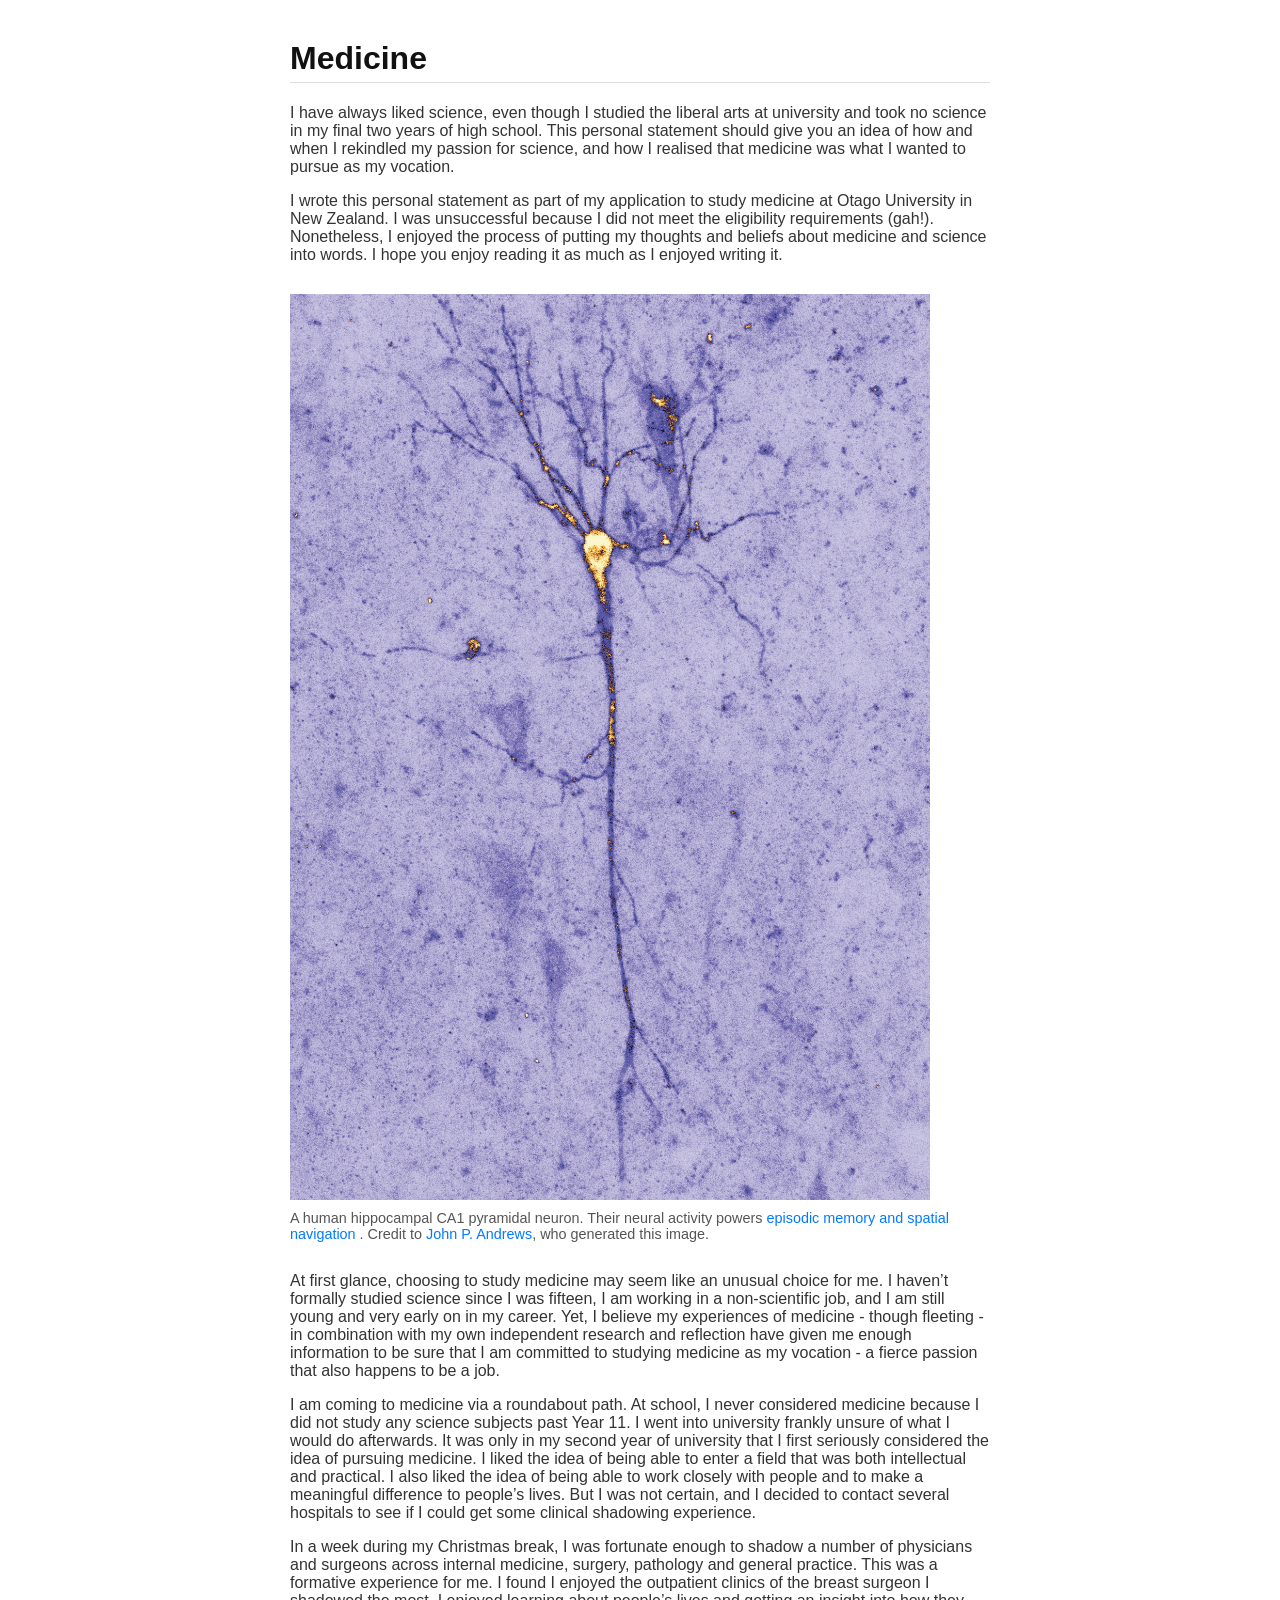
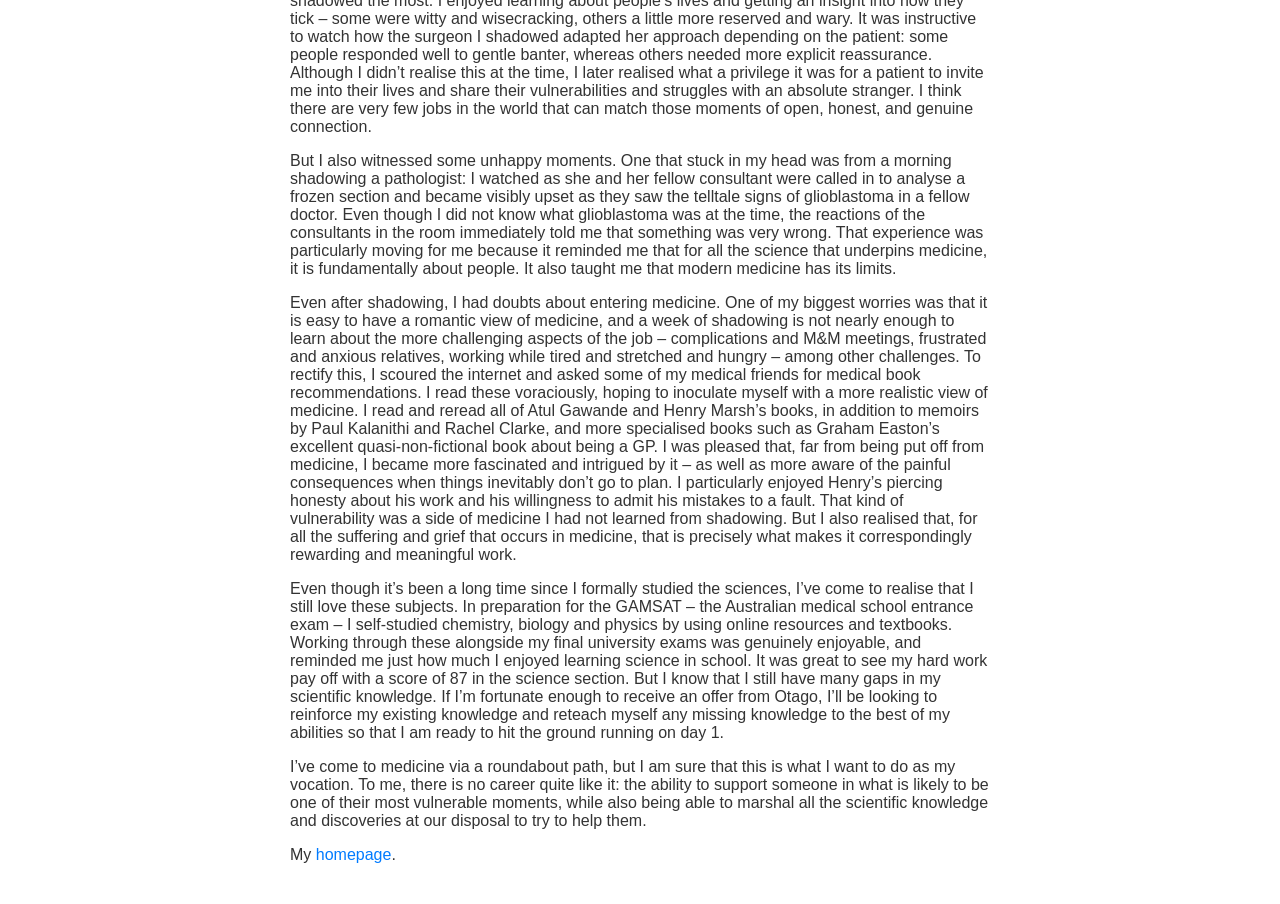
==== med.html @ 16979630 "Update med.html Corrected a minor syntactical error." ====
<!DOCTYPE html>
<html lang="en">
<head>
    <meta charset="UTF-8">
    <meta name="viewport" content="width=device-width, initial-scale=1.0">
    <title>Kevin Z. Shen</title>
    <link rel="stylesheet" href= "minimal.css">
</head>
<body>
    <h1>Medicine</h1>
    <p>
  	I have always liked science, even though I studied the liberal arts at university and took no science in my final two years of high school. This personal statement should give you an idea of how and when I rekindled my passion for science, and how I realised that medicine was what I wanted to pursue as my vocation. 
  	</p>
    <p>
    I wrote this personal statement as part of my application to study medicine at Otago University in New Zealand. I was unsuccessful because I did not meet the eligibility requirements (gah!). Nonetheless, I enjoyed the process of putting my thoughts and beliefs about medicine and science into words. I hope you enjoy reading it as much as I enjoyed writing it.
    </p>
    <figure>
	<img src="http://kzshen.github.io/images/neuron_hires.jpg" width="640" height="427" alt="A human hippocampal CA1 pyramidal neuron."/>
	<figcaption>A human hippocampal CA1 pyramidal neuron. Their neural activity powers <a href="https://pubmed.ncbi.nlm.nih.gov/38607921/" target="_blank" rel="noopener noreferrer"> episodic memory and spatial navigation </a>. Credit to <a href="https://johnpandrews.github.io/" target="_blank" rel="noopener noreferrer"> John P. Andrews</a>, who generated this image.</figcaption>
	</figure>
    <p>
    At first glance, choosing to study medicine may seem like an unusual choice for me. I haven’t formally studied science since I was fifteen, I am working in a non-scientific job, and I am still young and very early on in my career. Yet, I believe my experiences of medicine - though fleeting - in combination with my own independent research and reflection have given me enough information to be sure that I am committed to studying medicine as my vocation - a fierce passion that also happens to be a job.
    </p>
    <p>
    I am coming to medicine via a roundabout path. At school, I never considered medicine because I did not study any science subjects past Year 11. I went into university frankly unsure of what I would do afterwards. It was only in my second year of university that I first seriously considered the idea of pursuing medicine. I liked the idea of being able to enter a field that was both intellectual and practical. I also liked the idea of being able to work closely with people and to make a meaningful difference to people’s lives. But I was not certain, and I decided to contact several hospitals to see if I could get some clinical shadowing experience.
    </p>
    <p>
    In a week during my Christmas break, I was fortunate enough to shadow a number of physicians and surgeons across internal medicine, surgery, pathology and general practice. This was a formative experience for me. I found I enjoyed the outpatient clinics of the breast surgeon I shadowed the most. I enjoyed learning about people’s lives and getting an insight into how they tick – some were witty and wisecracking, others a little more reserved and wary. It was instructive to watch how the surgeon I shadowed adapted her approach depending on the patient: some people responded well to gentle banter, whereas others needed more explicit reassurance. Although I didn’t realise this at the time, I later realised what a privilege it was for a patient to invite me into their lives and share their vulnerabilities and struggles with an absolute stranger. I think there are very few jobs in the world that can match those moments of open, honest, and genuine connection.
    </p>
    <p>
    But I also witnessed some unhappy moments. One that stuck in my head was from a morning shadowing a pathologist: I watched as she and her fellow consultant were called in to analyse a frozen section and became visibly upset as they saw the telltale signs of glioblastoma in a fellow doctor. Even though I did not know what glioblastoma was at the time, the reactions of the consultants in the room immediately told me that something was very wrong. That experience was particularly moving for me because it reminded me that for all the science that underpins medicine, it is fundamentally about people. It also taught me that modern medicine has its limits.
    </p>
    <p>
    Even after shadowing, I had doubts about entering medicine. One of my biggest worries was that it is easy to have a romantic view of medicine, and a week of shadowing is not nearly enough to learn about the more challenging aspects of the job – complications and M&M meetings, frustrated and anxious relatives, working while tired and stretched and hungry – among other challenges. To rectify this, I scoured the internet and asked some of my medical friends for medical book recommendations. I read these voraciously, hoping to inoculate myself with a more realistic view of medicine. I read and reread all of Atul Gawande and Henry Marsh’s books, in addition to memoirs by Paul Kalanithi and Rachel Clarke, and more specialised books such as Graham Easton’s excellent quasi-non-fictional book about being a GP. I was pleased that, far from being put off from medicine, I became more fascinated and intrigued by it – as well as more aware of the painful consequences when things inevitably don’t go to plan. I particularly enjoyed Henry’s piercing honesty about his work and his willingness to admit his mistakes to a fault. That kind of vulnerability was a side of medicine I had not learned from shadowing. But I also realised that, for all the suffering and grief that occurs in medicine, that is precisely what makes it correspondingly rewarding and meaningful work. 
    </p>
    <p>
    Even though it’s been a long time since I formally studied the sciences, I’ve come to realise that I still love these subjects. In preparation for the GAMSAT – the Australian medical school entrance exam – I self-studied chemistry, biology and physics by using online resources and textbooks. Working through these alongside my final university exams was genuinely enjoyable, and reminded me just how much I enjoyed learning science in school. It was great to see my hard work pay off with a score of 87 in the science section. But I know that I still have many gaps in my scientific knowledge. If I’m fortunate enough to receive an offer from Otago, I’ll be looking to reinforce my existing knowledge and reteach myself any missing knowledge to the best of my abilities so that I am ready to hit the ground running on day 1.
    </p>
    <p>
    I’ve come to medicine via a roundabout path, but I am sure that this is what I want to do as my vocation. To me, there is no career quite like it: the ability to support someone in what is likely to be one of their most vulnerable moments, while also being able to marshal all the scientific knowledge and discoveries at our disposal to try to help them.
    </p>
	<p>
	My <a href="https://kzshen.github.io/"> homepage</a>.
    </p>
</body>
</html>
---- minimal.css ----
/* Sets a legible font and a comfortable width for reading */
body {
    font-family: Helvetica, Arial, sans-serif;
    max-width: 700px; /* Keeps the content from stretching too wide on large screens */
    margin: 40px auto; /* Centers the content block on the page with space above/below */
    padding: 0 20px; /* Adds a bit of padding on the sides for smaller screens */
    color: #333; /* Dark gray text for better contrast than pure black */
}

/* Styles for Headings */
h1, h2 {
	font-family: Helvetica, Arial, sans-serif;
    color: #111; /* Nearly black for strong headings */
    border-bottom: 1px solid #ddd; /* A very subtle separator line */
    padding-bottom: 5px;
}

/* Styles for Links (Hyperlinks) */
a {
    color: #007bff; /* A standard, professional blue for links */
    text-decoration: none; /* Removes the underline by default for a cleaner look */
    transition: color 0.3s; /* Smooth color change on hover */
}

a:hover {
    color: #0056b3; /* A slightly darker blue when the user hovers */
    text-decoration: underline; /* Adds the underline back on hover for clarity */
}

/* Horizontal Rule style */
hr {
    border: 0;
    height: 1px;
    background: #eee; /* Very light gray divider */
    margin: 30px 0;
}

table {
    width: 100%; /* Use the full available width within the content block */
    border-collapse: collapse; /* Removes space between cell borders for a cleaner look */
    margin: 30px 0; /* Matches 'hr' margin for consistent vertical spacing */
}

th, td {
    padding: 10px; /* Comfortable spacing inside cells */
    text-align: left; /* Aligns text to the left */
    border-bottom: 1px solid #ddd; /* Subtle row separator, matches heading border */
}

th {
    font-weight: bold; /* Makes header text bold */
    color: #111; /* Matches heading color for emphasis */
}

/* Adds a very light background to even-numbered rows in the table body for readability */
tbody tr:nth-child(even) {
    background-color: #f9f9f9; 
}

/* Styles for Figures and Captions */
figure {
    margin: 30px 0; /* Matches other block elements for consistent vertical spacing */
    padding: 0; /* Resets any default padding */
}

/* Ensures images inside figures don't overflow the container */
figure img {
    max-width: 100%;
    height: auto;
    display: block; /* Removes extra space sometimes left below images */
}

figcaption {
	display: block; /* Explicitly ensures the caption is on its own line */
	font-size: 0.9em; /* Slightly smaller text for the caption */
	color: #555; /* A bit lighter than the main text */
	margin-top: 10px; /* Space between the image/content and the caption */
	}
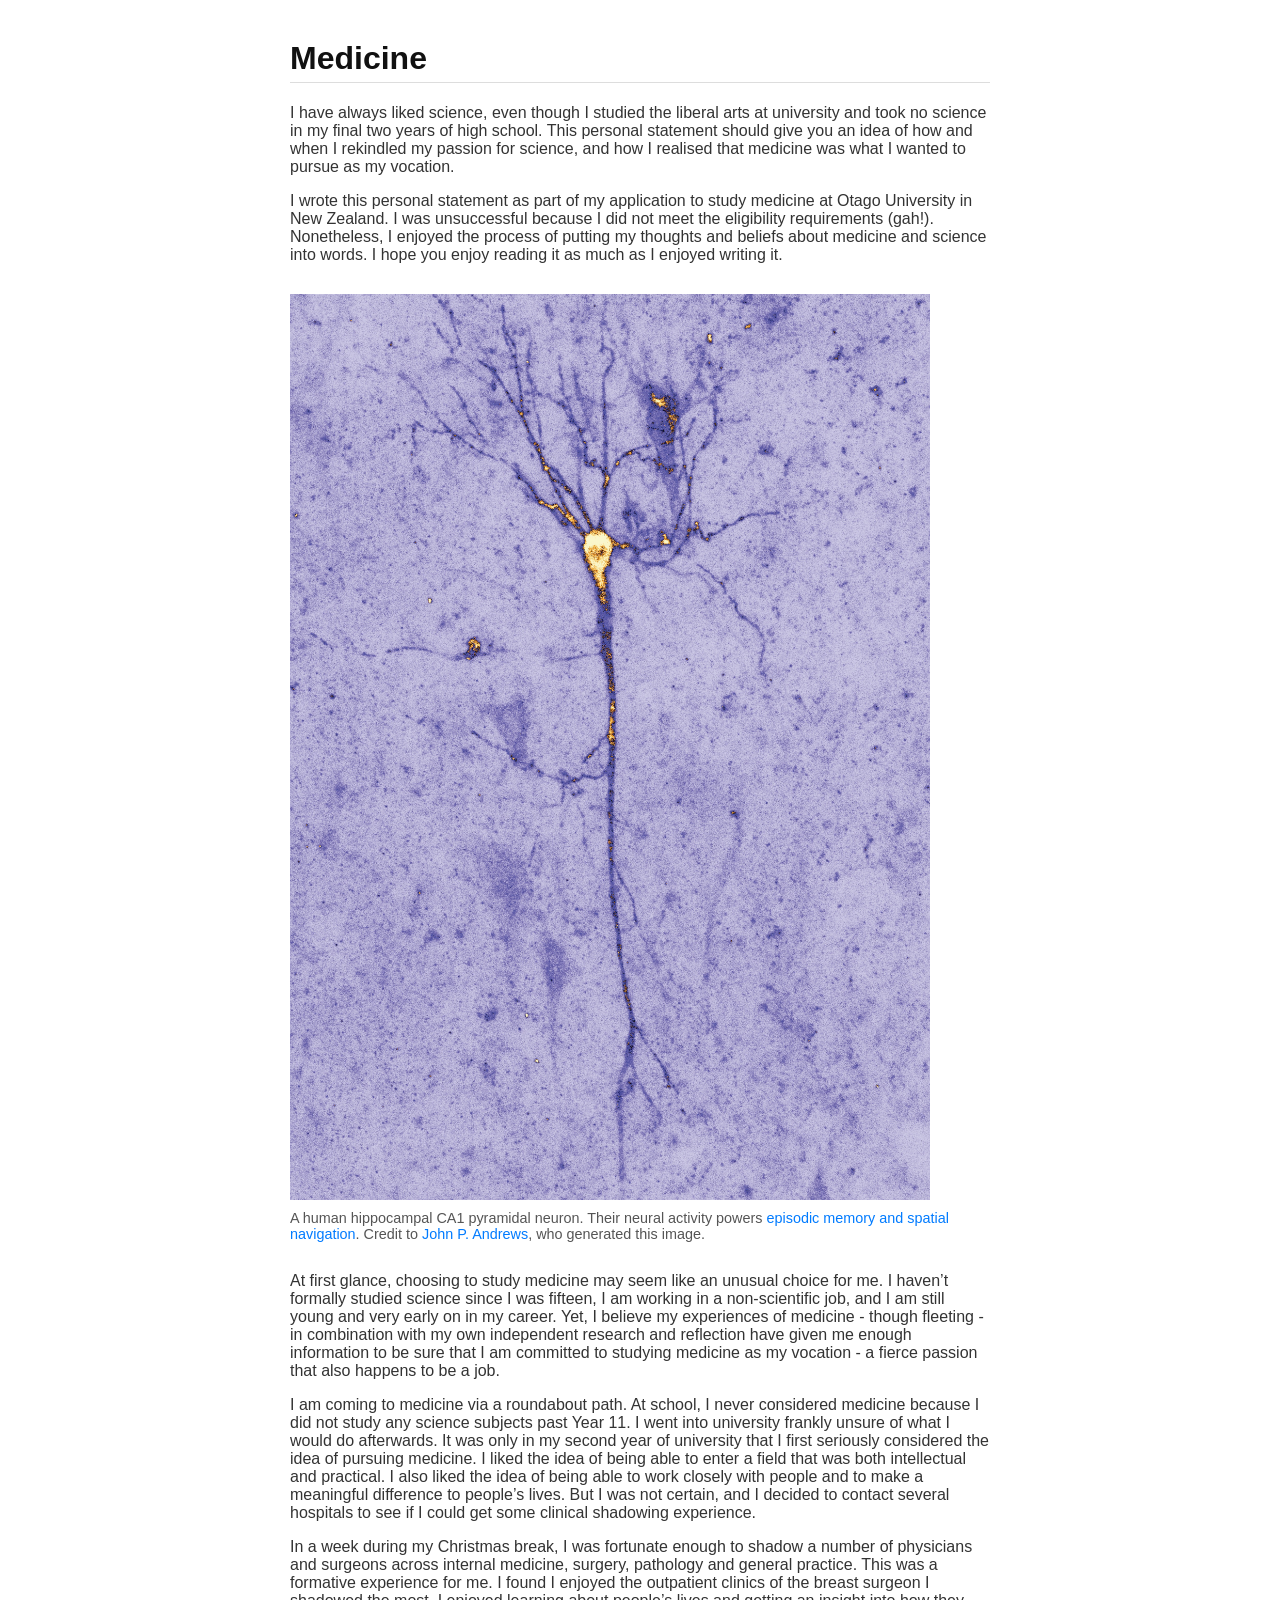
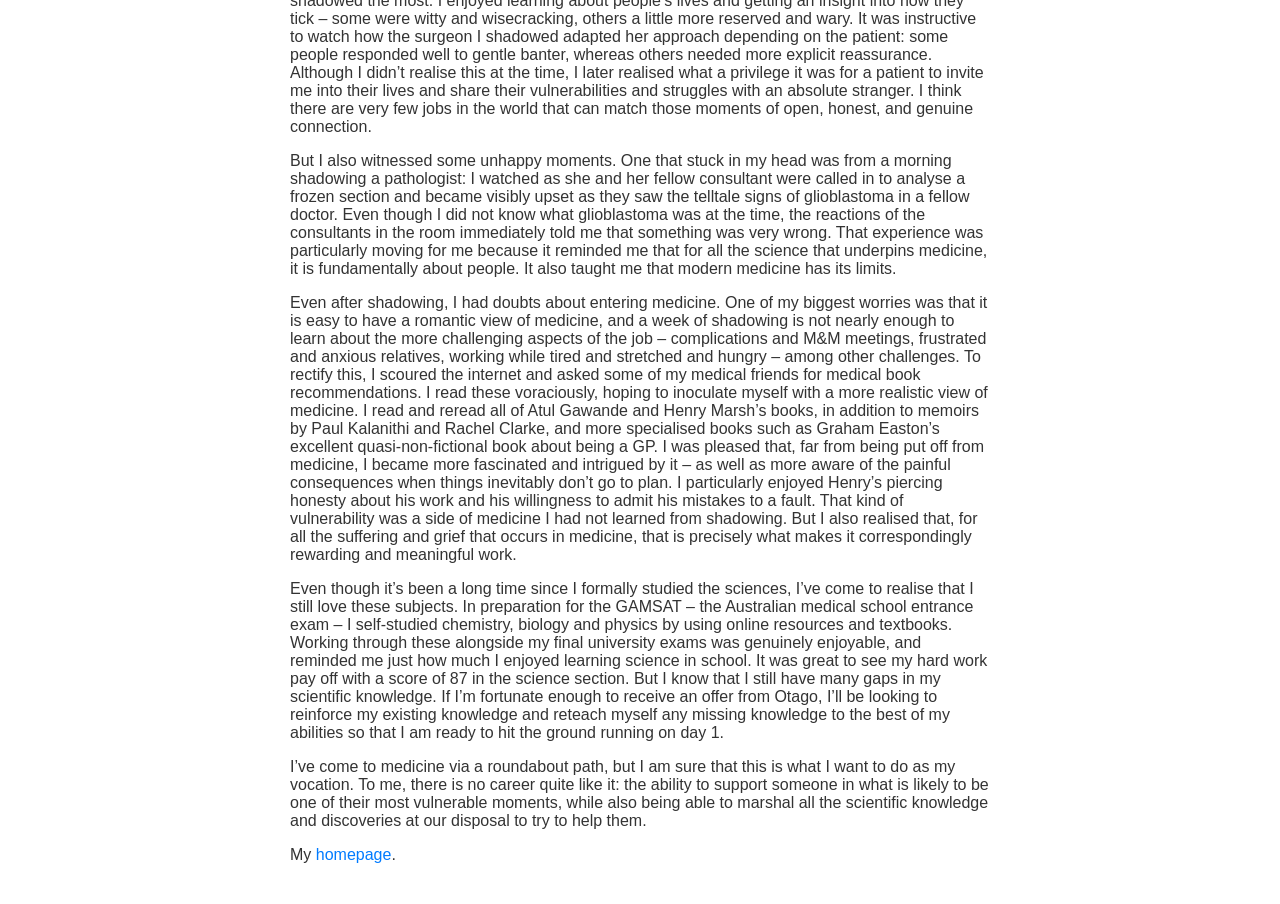
==== commit ca3ebec7: "Update med.html Removed an excess space." ====
--- a/med.html
+++ b/med.html
@@ -16,7 +16,7 @@
     </p>
     <figure>
 	<img src="http://kzshen.github.io/images/neuron_hires.jpg" width="640" height="427" alt="A human hippocampal CA1 pyramidal neuron."/>
-	<figcaption>A human hippocampal CA1 pyramidal neuron. Their neural activity powers <a href="https://pubmed.ncbi.nlm.nih.gov/38607921/" target="_blank" rel="noopener noreferrer"> episodic memory and spatial navigation </a>. Credit to <a href="https://johnpandrews.github.io/" target="_blank" rel="noopener noreferrer"> John P. Andrews</a>, who generated this image.</figcaption>
+	<figcaption>A human hippocampal CA1 pyramidal neuron. Their neural activity powers <a href="https://pubmed.ncbi.nlm.nih.gov/38607921/" target="_blank" rel="noopener noreferrer"> episodic memory and spatial navigation</a>. Credit to <a href="https://johnpandrews.github.io/" target="_blank" rel="noopener noreferrer"> John P. Andrews</a>, who generated this image.</figcaption>
 	</figure>
     <p>
     At first glance, choosing to study medicine may seem like an unusual choice for me. I haven’t formally studied science since I was fifteen, I am working in a non-scientific job, and I am still young and very early on in my career. Yet, I believe my experiences of medicine - though fleeting - in combination with my own independent research and reflection have given me enough information to be sure that I am committed to studying medicine as my vocation - a fierce passion that also happens to be a job.
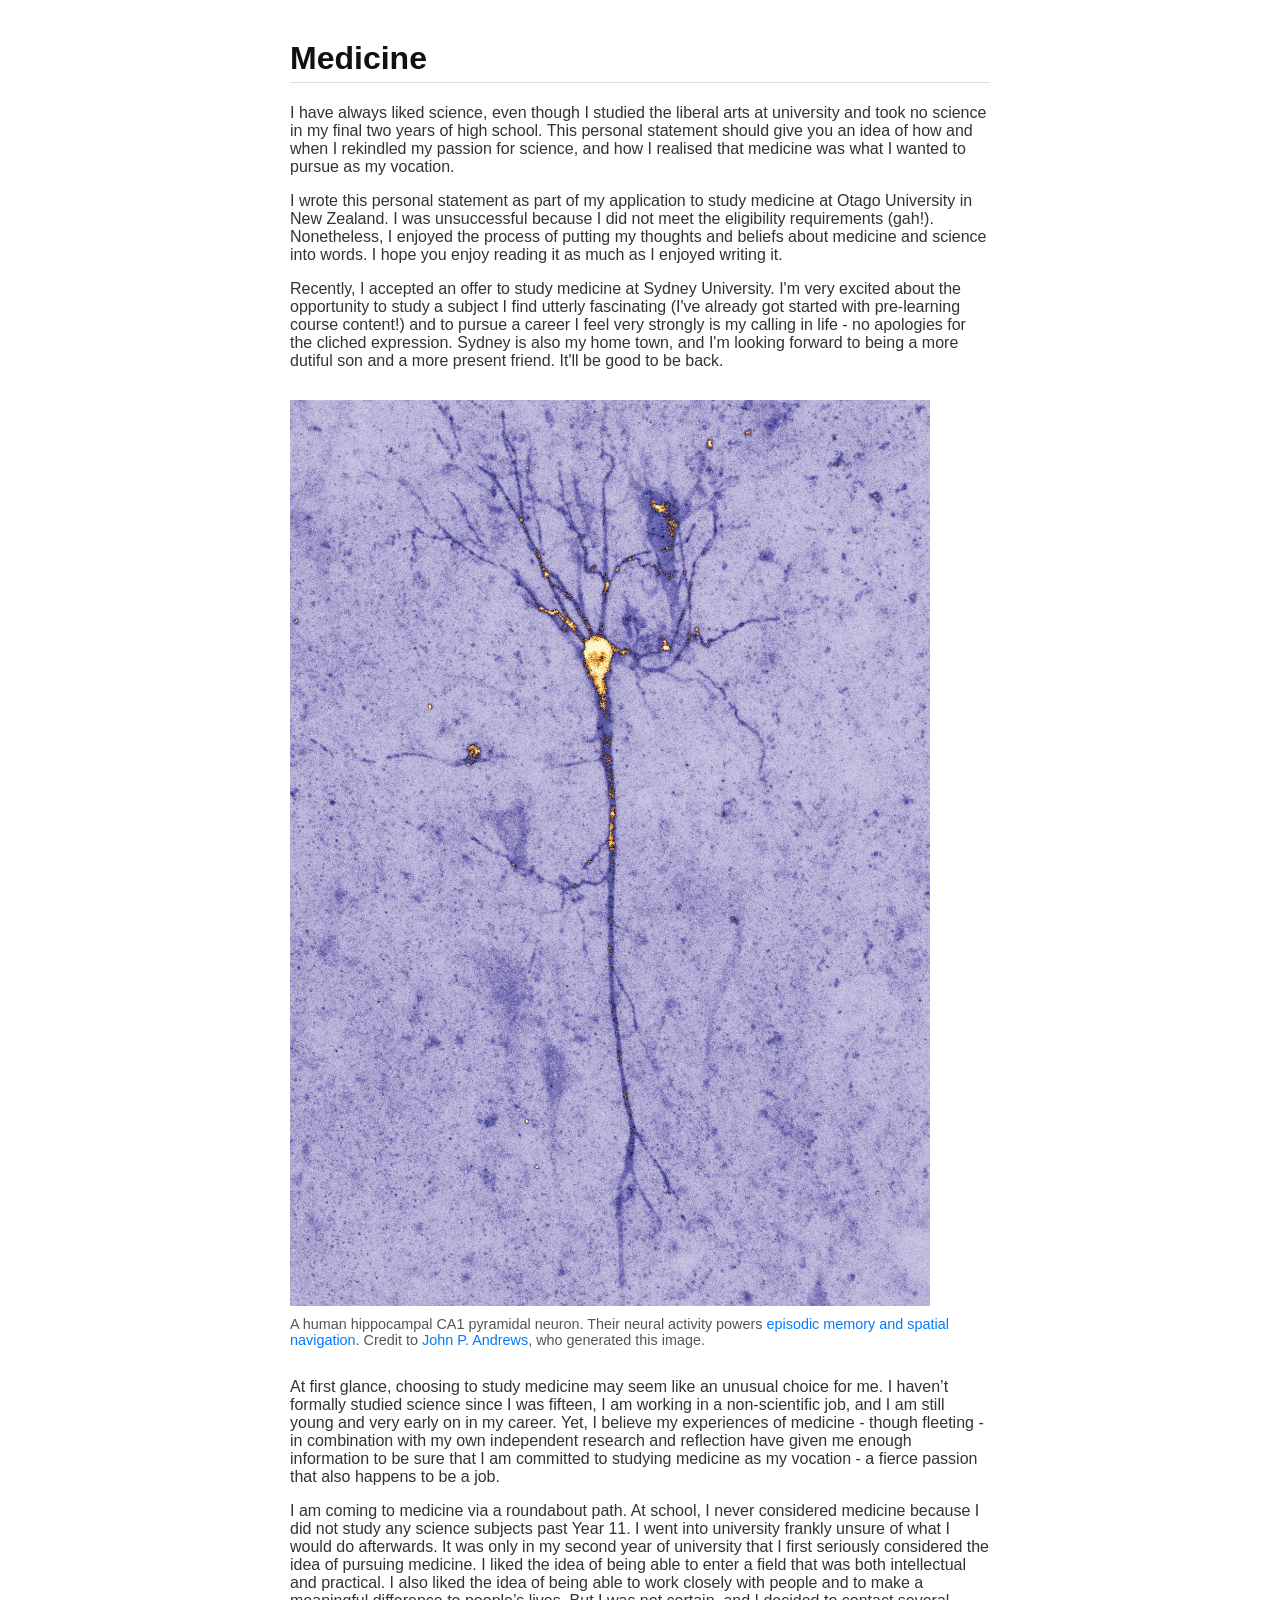
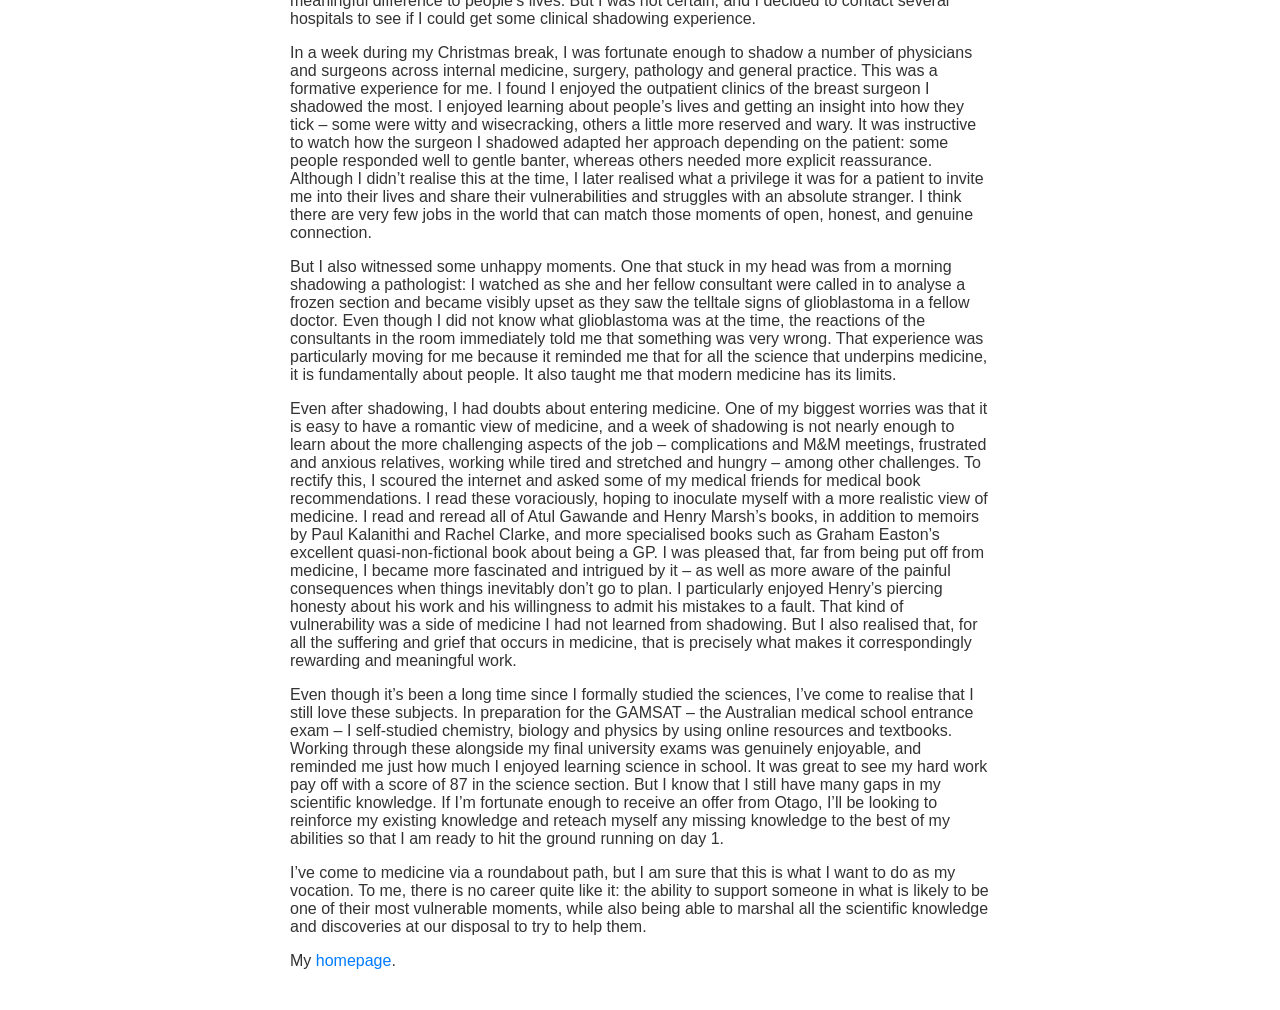
==== commit 2b642477: "Update med.html Added a short blurb about my acceptance to USyd (yay!)" ====
--- a/med.html
+++ b/med.html
@@ -13,6 +13,9 @@
   	</p>
     <p>
     I wrote this personal statement as part of my application to study medicine at Otago University in New Zealand. I was unsuccessful because I did not meet the eligibility requirements (gah!). Nonetheless, I enjoyed the process of putting my thoughts and beliefs about medicine and science into words. I hope you enjoy reading it as much as I enjoyed writing it.
+    </p>
+	 <p>
+    Recently, I accepted an offer to study medicine at Sydney University. I'm very excited about the opportunity to study a subject I find utterly fascinating (I've already got started with pre-learning course content!) and to pursue a career I feel very strongly is my calling in life - no apologies for the cliched expression. Sydney is also my home town, and I'm looking forward to being a more dutiful son and a more present friend. It'll be good to be back.
     </p>
     <figure>
 	<img src="http://kzshen.github.io/images/neuron_hires.jpg" width="640" height="427" alt="A human hippocampal CA1 pyramidal neuron."/>
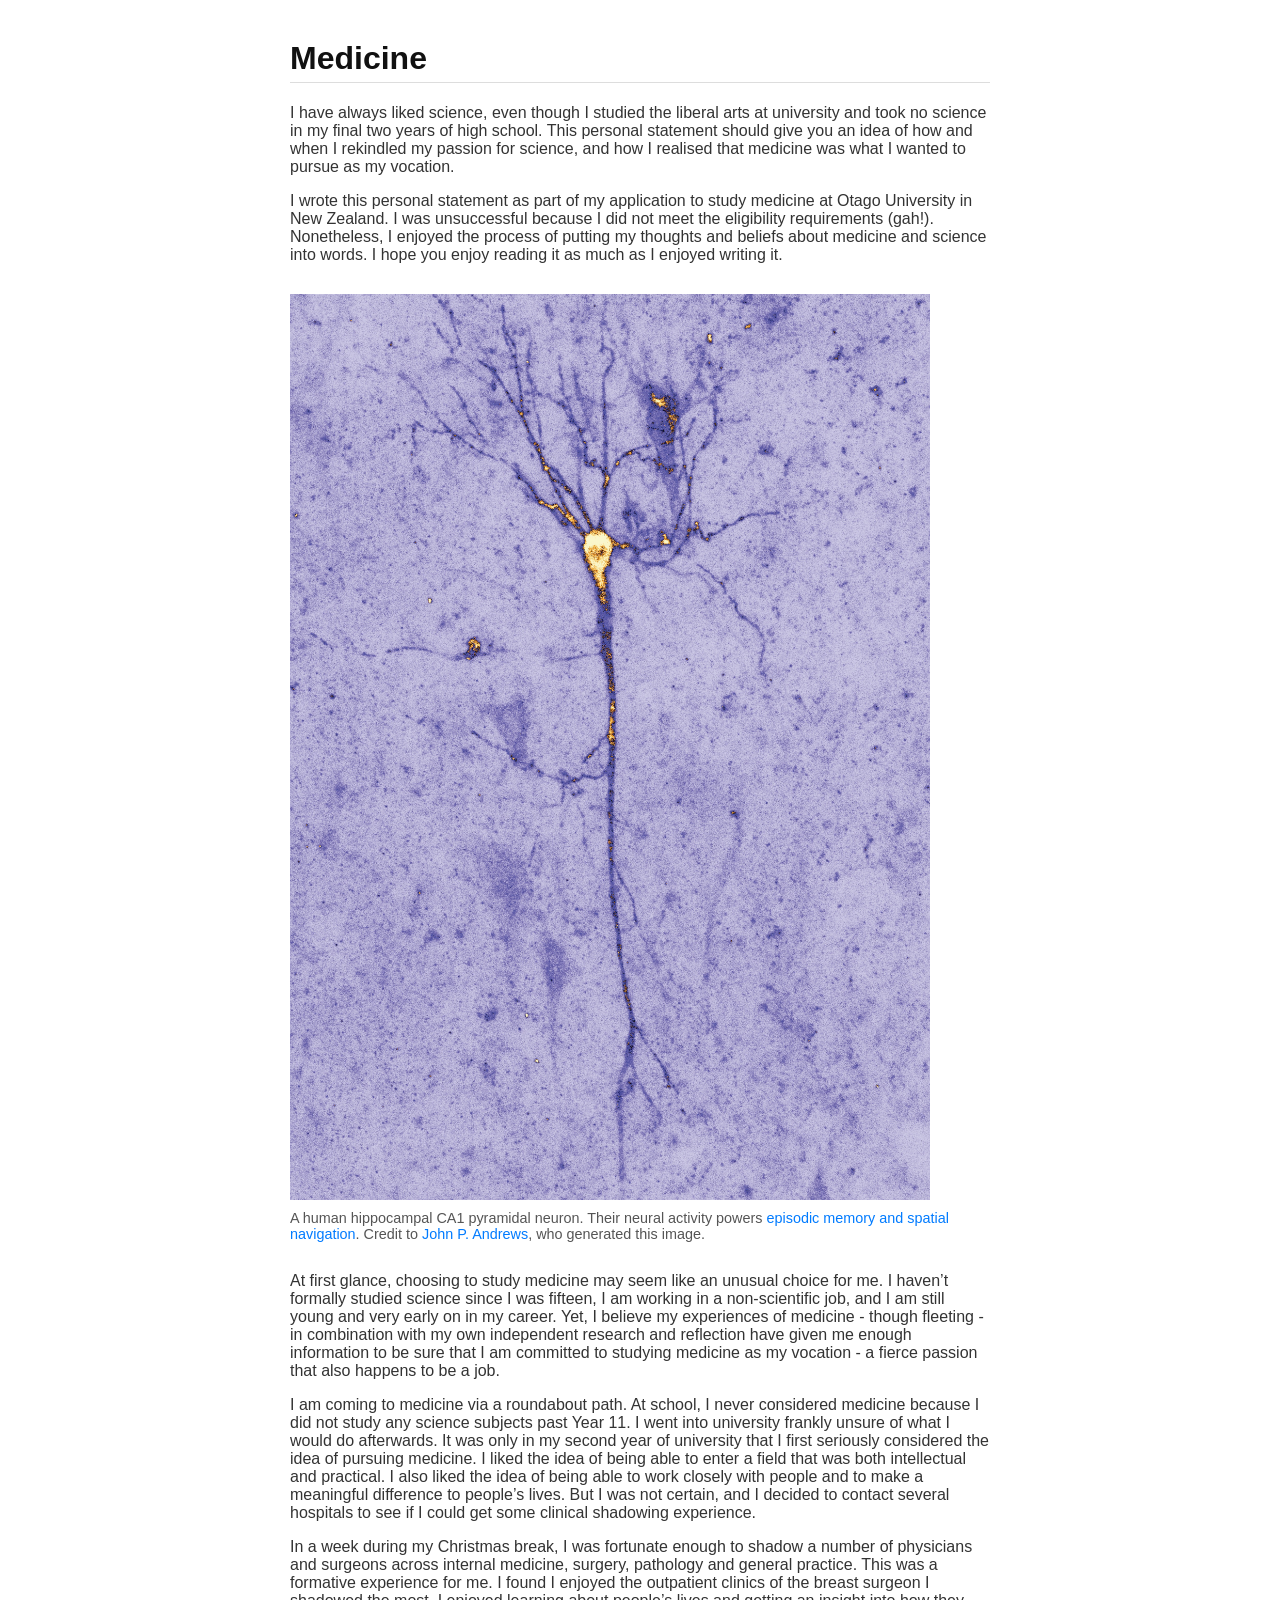
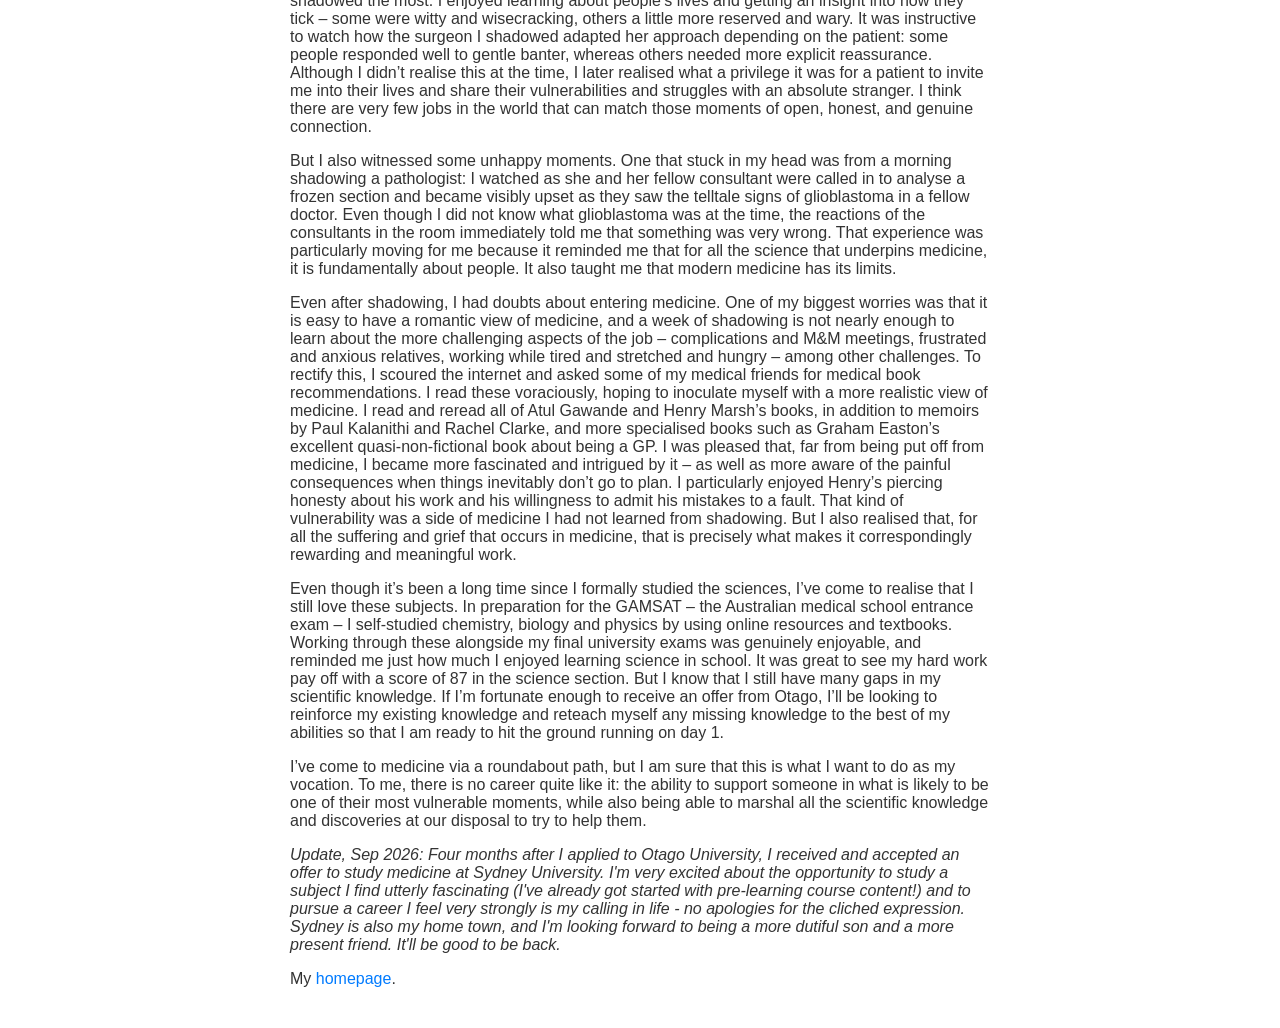
==== commit 34d72673: "Update med.html" ====
--- a/med.html
+++ b/med.html
@@ -13,9 +13,6 @@
   	</p>
     <p>
     I wrote this personal statement as part of my application to study medicine at Otago University in New Zealand. I was unsuccessful because I did not meet the eligibility requirements (gah!). Nonetheless, I enjoyed the process of putting my thoughts and beliefs about medicine and science into words. I hope you enjoy reading it as much as I enjoyed writing it.
-    </p>
-	 <p>
-    Recently, I accepted an offer to study medicine at Sydney University. I'm very excited about the opportunity to study a subject I find utterly fascinating (I've already got started with pre-learning course content!) and to pursue a career I feel very strongly is my calling in life - no apologies for the cliched expression. Sydney is also my home town, and I'm looking forward to being a more dutiful son and a more present friend. It'll be good to be back.
     </p>
     <figure>
 	<img src="http://kzshen.github.io/images/neuron_hires.jpg" width="640" height="427" alt="A human hippocampal CA1 pyramidal neuron."/>
@@ -43,6 +40,9 @@
     I’ve come to medicine via a roundabout path, but I am sure that this is what I want to do as my vocation. To me, there is no career quite like it: the ability to support someone in what is likely to be one of their most vulnerable moments, while also being able to marshal all the scientific knowledge and discoveries at our disposal to try to help them.
     </p>
 	<p>
+    <i>Update, Sep 2026: Four months after I applied to Otago University, I received and accepted an offer to study medicine at Sydney University. I'm very excited about the opportunity to study a subject I find utterly fascinating (I've already got started with pre-learning course content!) and to pursue a career I feel very strongly is my calling in life - no apologies for the cliched expression. Sydney is also my home town, and I'm looking forward to being a more dutiful son and a more present friend. It'll be good to be back.</i>
+    </p>
+	<p>
 	My <a href="https://kzshen.github.io/"> homepage</a>.
     </p>
 </body>
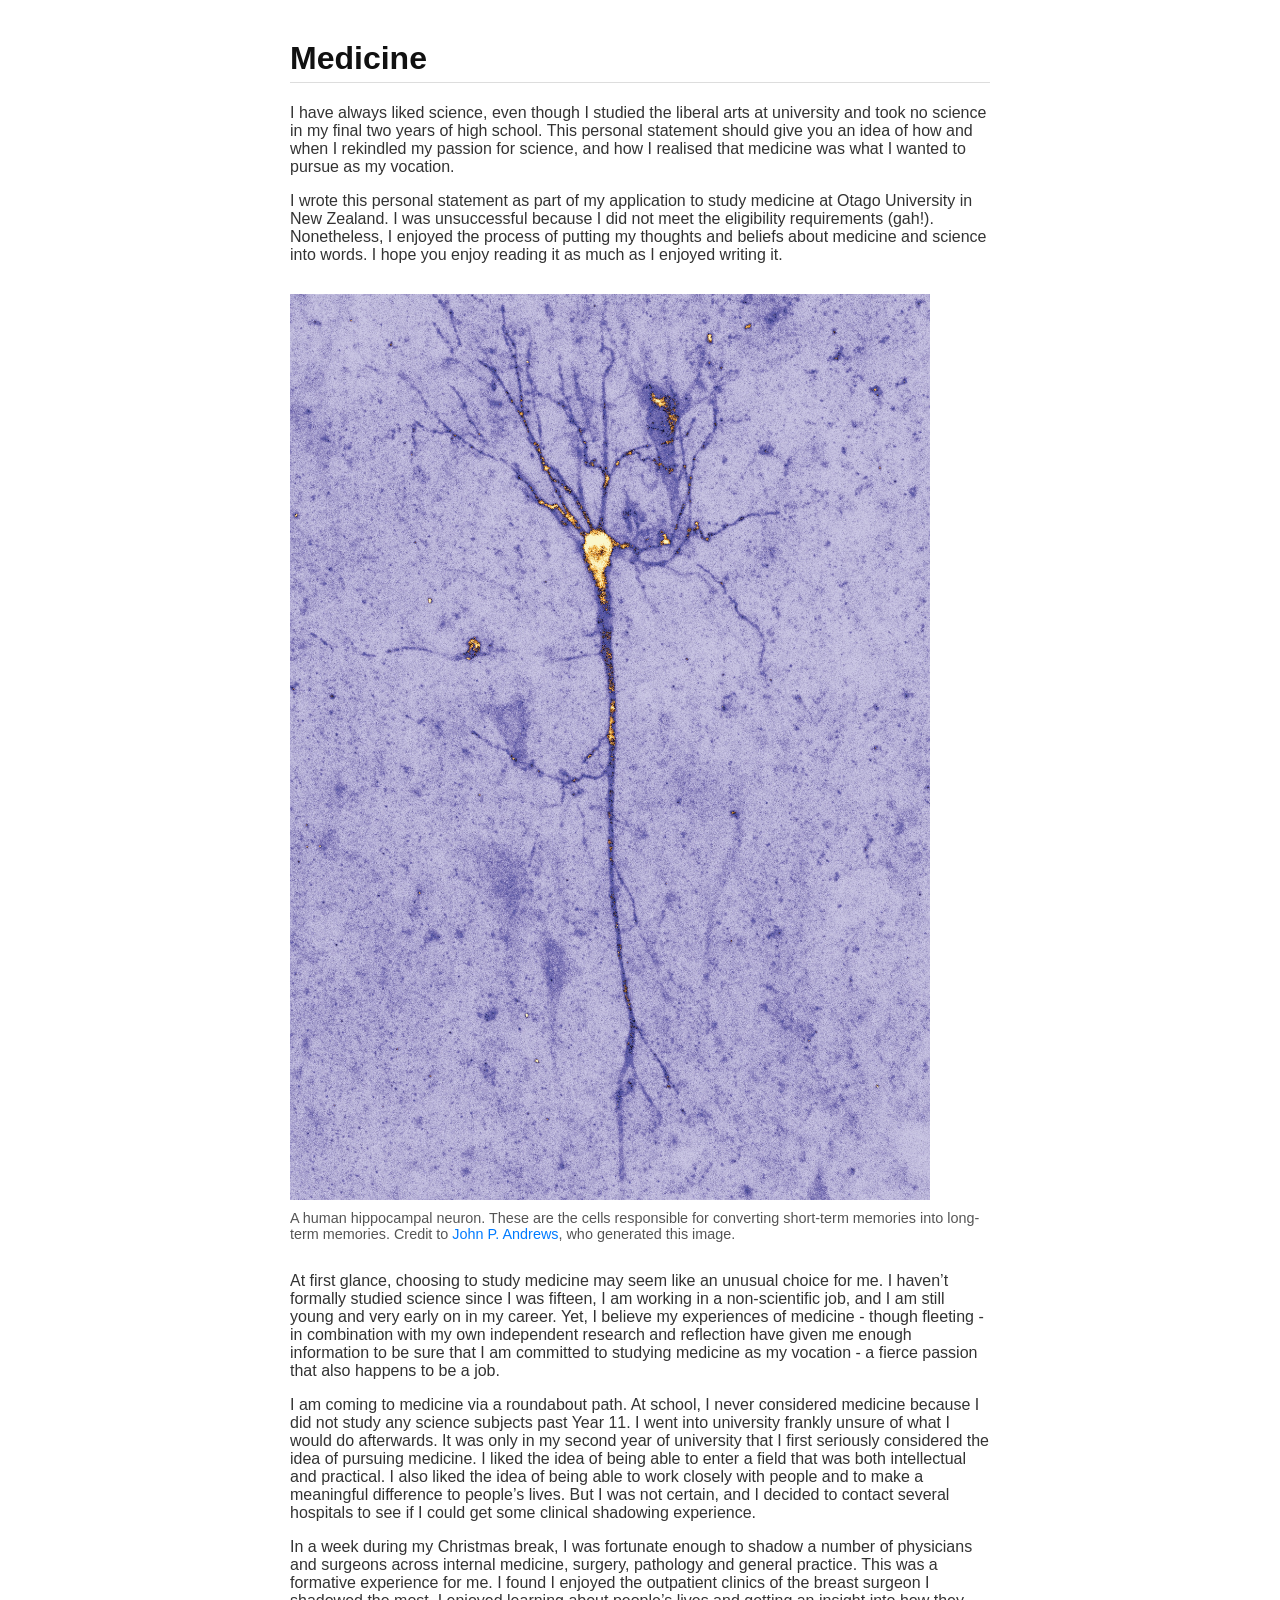
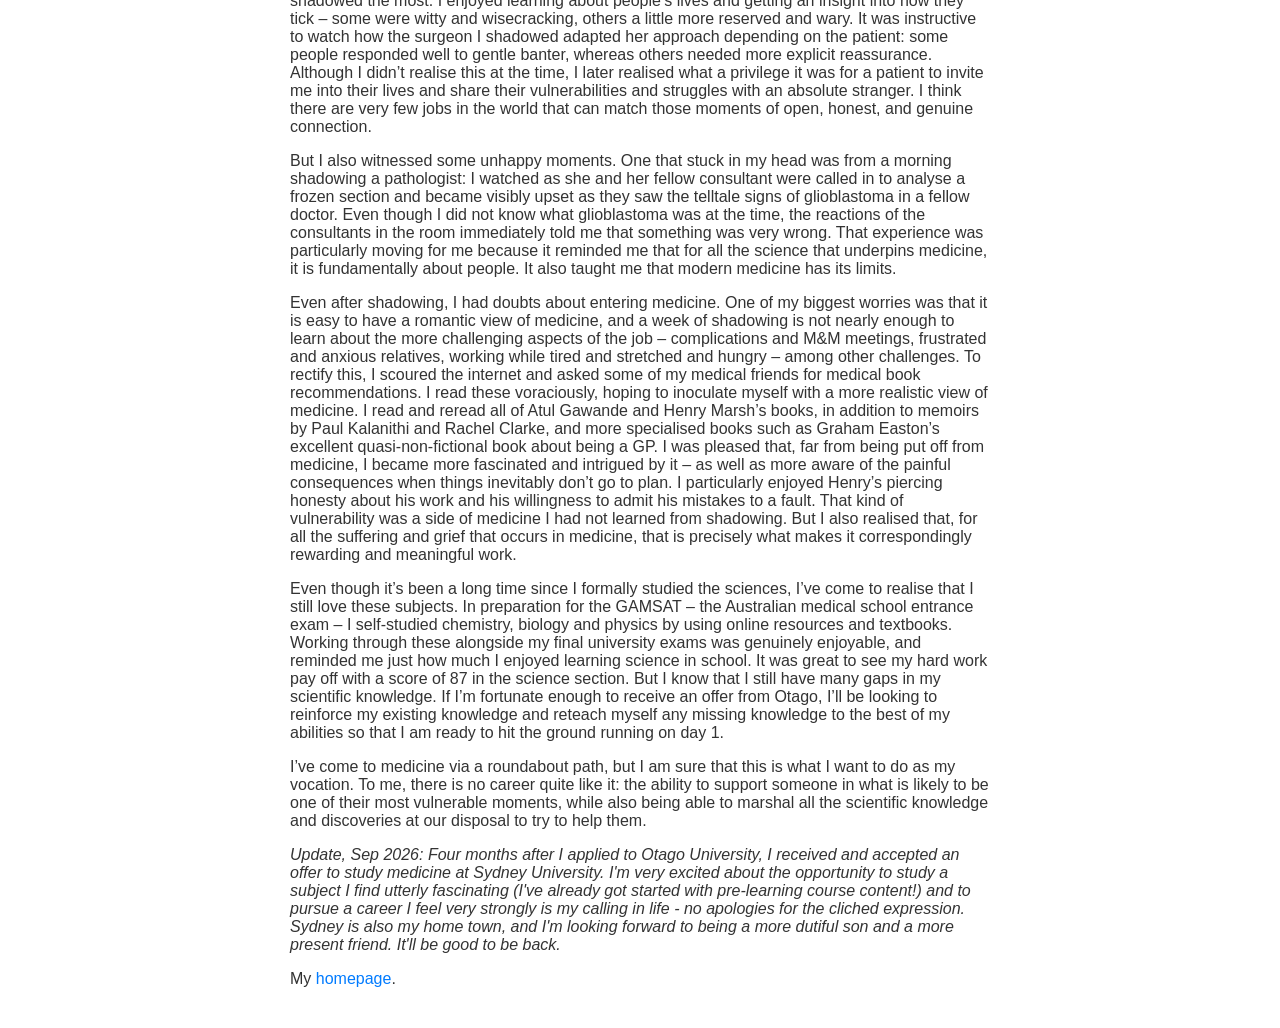
==== commit d958ce00: "Update med.html" ====
--- a/med.html
+++ b/med.html
@@ -16,7 +16,7 @@
     </p>
     <figure>
 	<img src="http://kzshen.github.io/images/neuron_hires.jpg" width="640" height="427" alt="A human hippocampal CA1 pyramidal neuron."/>
-	<figcaption>A human hippocampal CA1 pyramidal neuron. Their neural activity powers <a href="https://pubmed.ncbi.nlm.nih.gov/38607921/" target="_blank" rel="noopener noreferrer"> episodic memory and spatial navigation</a>. Credit to <a href="https://johnpandrews.github.io/" target="_blank" rel="noopener noreferrer"> John P. Andrews</a>, who generated this image.</figcaption>
+	<figcaption>A human hippocampal neuron. These are the cells responsible for converting short-term memories into long-term memories. Credit to <a href="https://johnpandrews.github.io/" target="_blank" rel="noopener noreferrer"> John P. Andrews</a>, who generated this image.</figcaption>
 	</figure>
     <p>
     At first glance, choosing to study medicine may seem like an unusual choice for me. I haven’t formally studied science since I was fifteen, I am working in a non-scientific job, and I am still young and very early on in my career. Yet, I believe my experiences of medicine - though fleeting - in combination with my own independent research and reflection have given me enough information to be sure that I am committed to studying medicine as my vocation - a fierce passion that also happens to be a job.
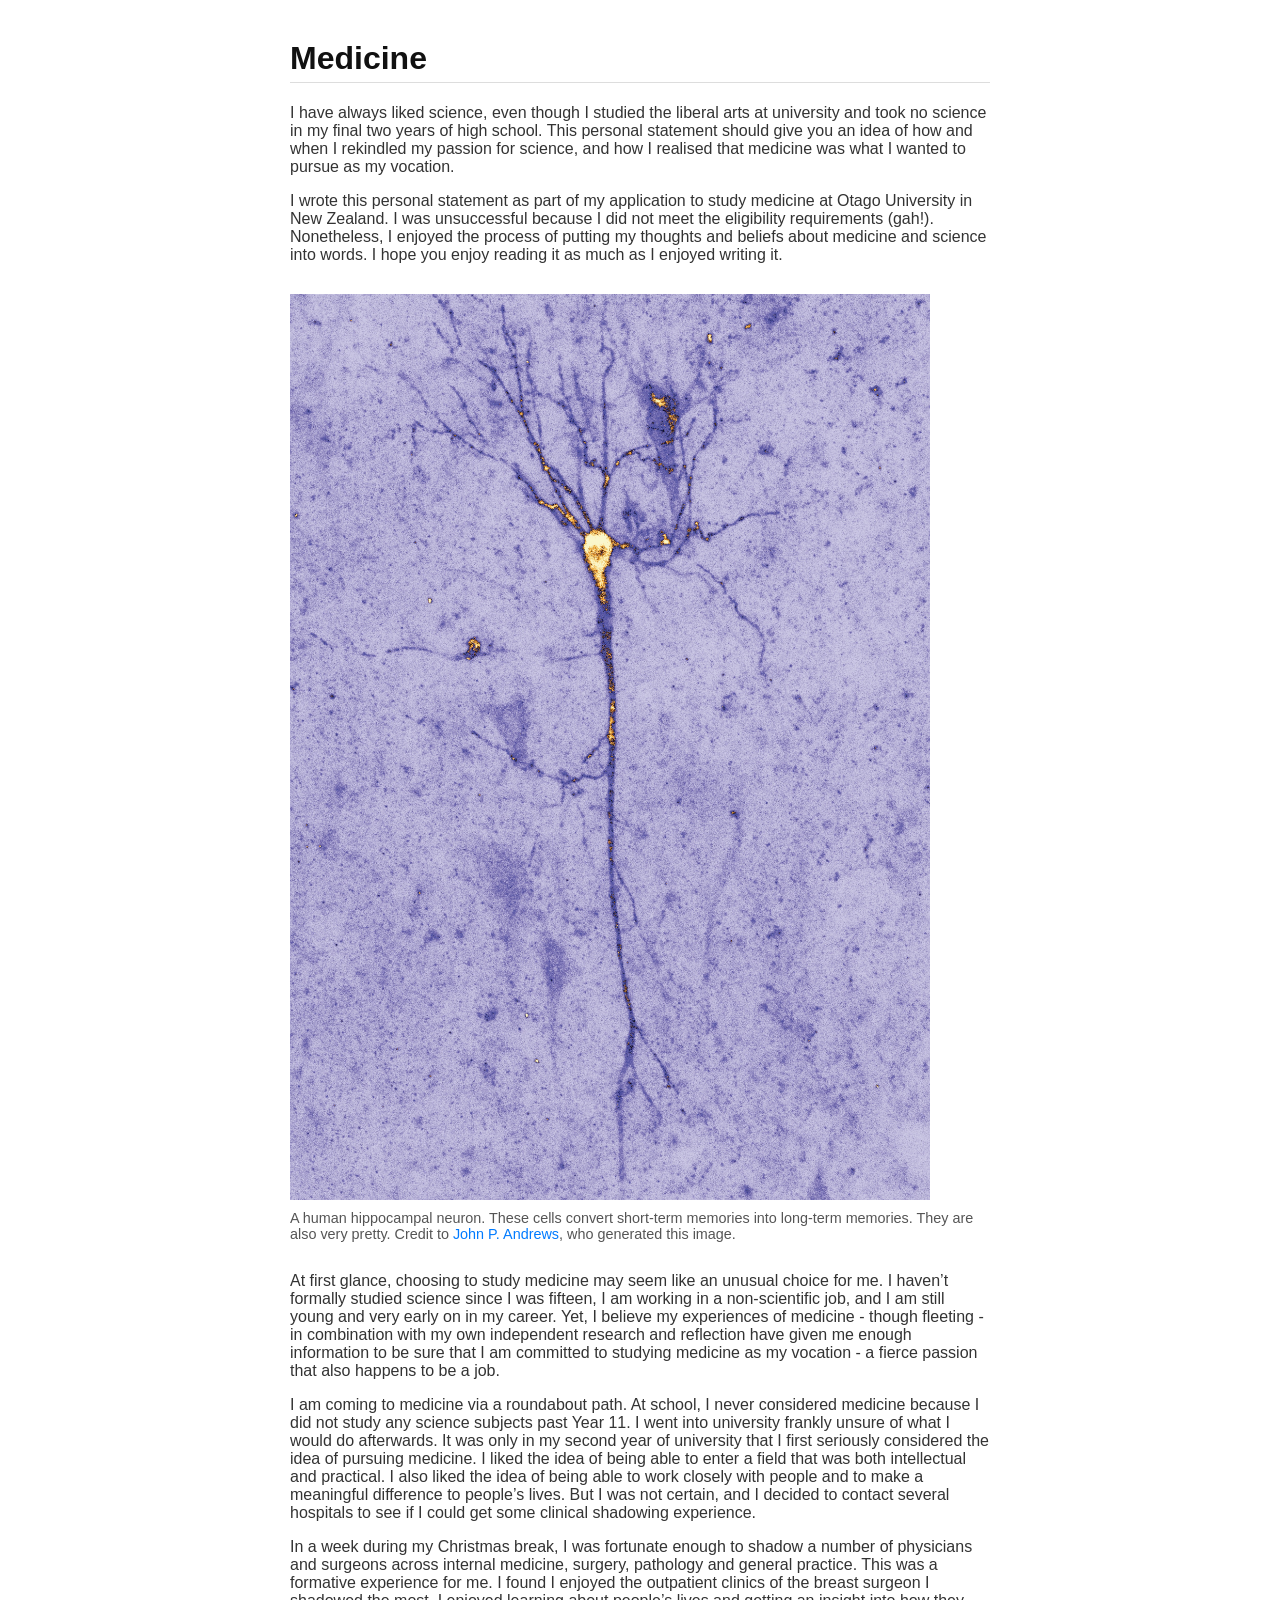
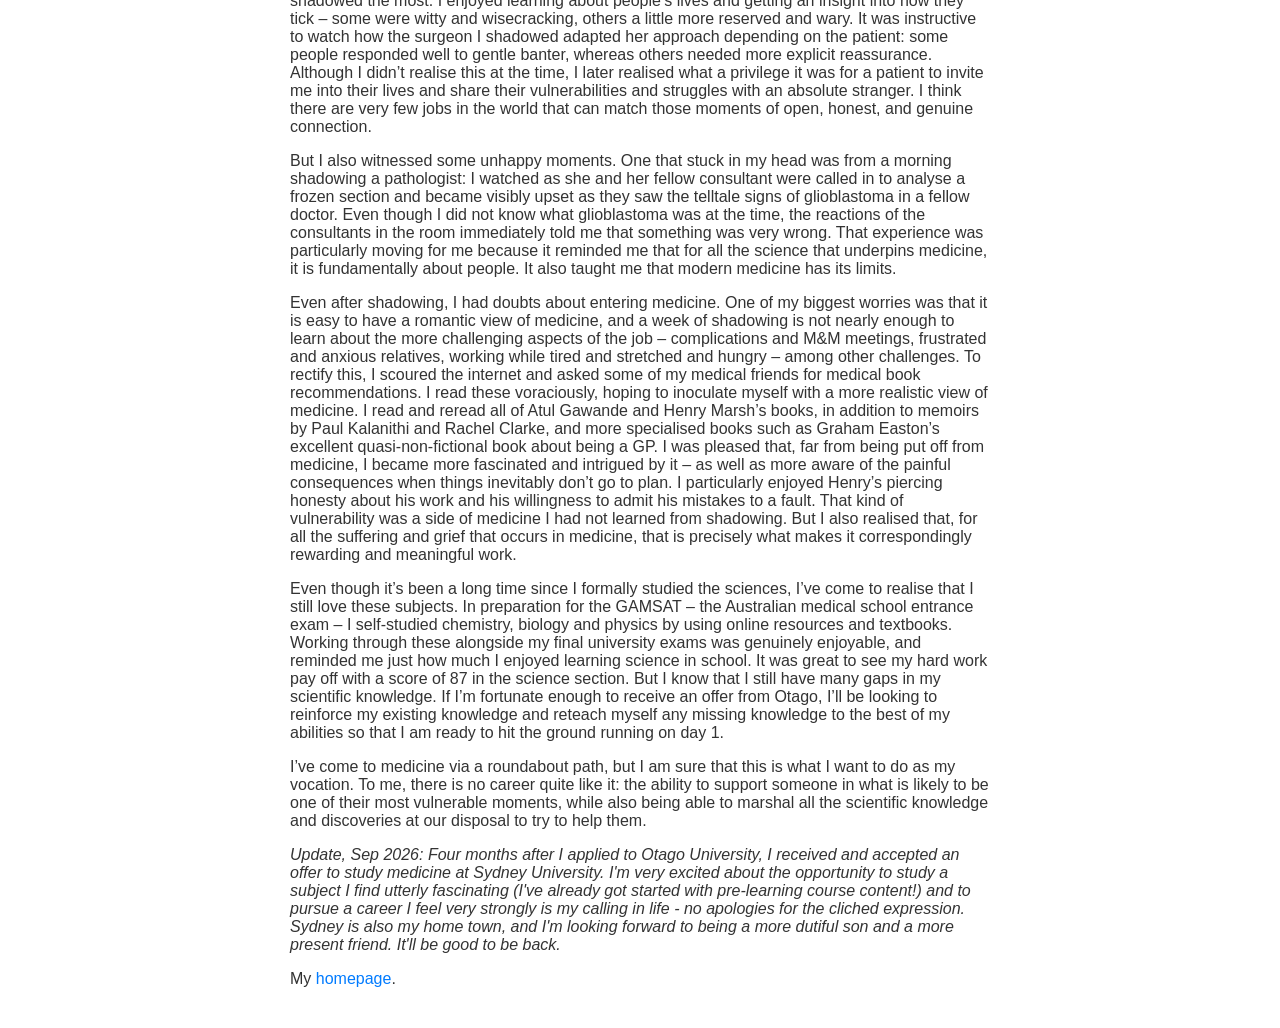
==== commit 548dd27b: "Update med.html" ====
--- a/med.html
+++ b/med.html
@@ -16,7 +16,7 @@
     </p>
     <figure>
 	<img src="http://kzshen.github.io/images/neuron_hires.jpg" width="640" height="427" alt="A human hippocampal CA1 pyramidal neuron."/>
-	<figcaption>A human hippocampal neuron. These are the cells responsible for converting short-term memories into long-term memories. Credit to <a href="https://johnpandrews.github.io/" target="_blank" rel="noopener noreferrer"> John P. Andrews</a>, who generated this image.</figcaption>
+	<figcaption>A human hippocampal neuron. These cells convert short-term memories into long-term memories. They are also very pretty. Credit to <a href="https://johnpandrews.github.io/" target="_blank" rel="noopener noreferrer"> John P. Andrews</a>, who generated this image.</figcaption>
 	</figure>
     <p>
     At first glance, choosing to study medicine may seem like an unusual choice for me. I haven’t formally studied science since I was fifteen, I am working in a non-scientific job, and I am still young and very early on in my career. Yet, I believe my experiences of medicine - though fleeting - in combination with my own independent research and reflection have given me enough information to be sure that I am committed to studying medicine as my vocation - a fierce passion that also happens to be a job.
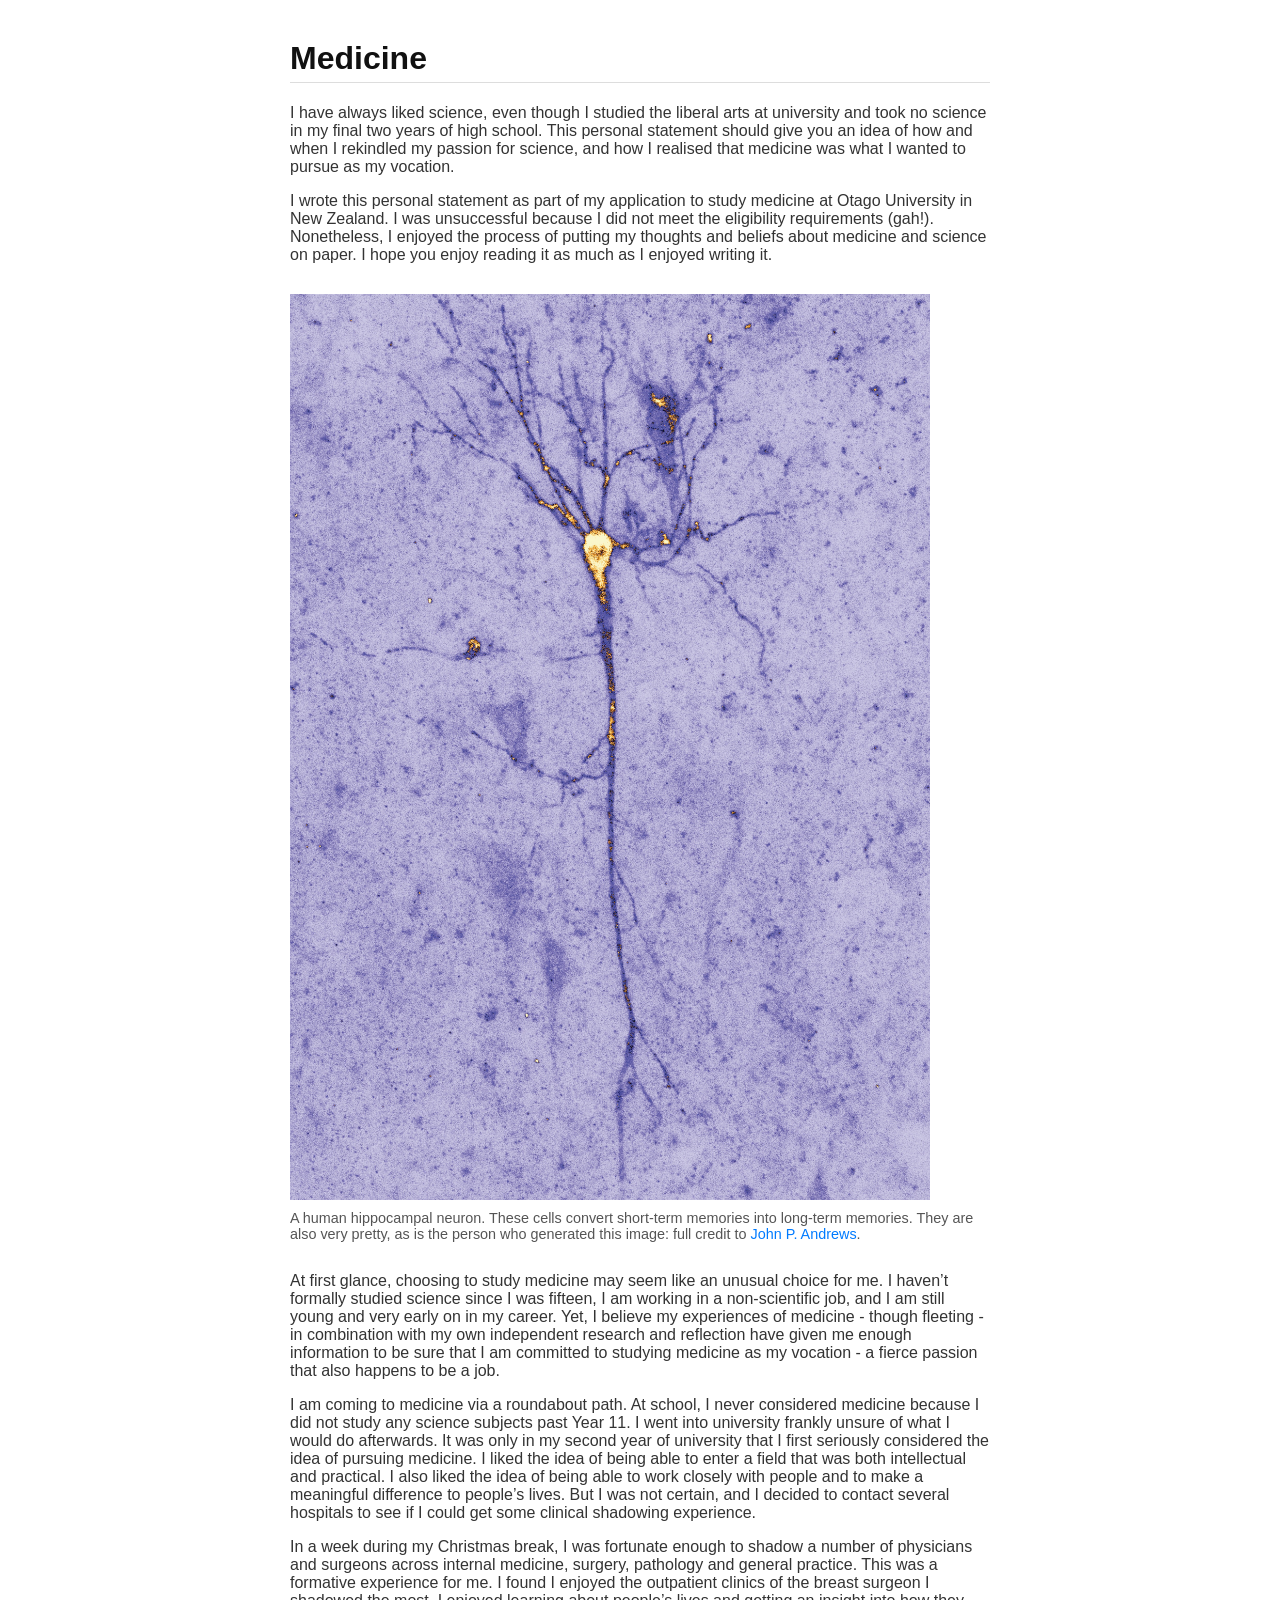
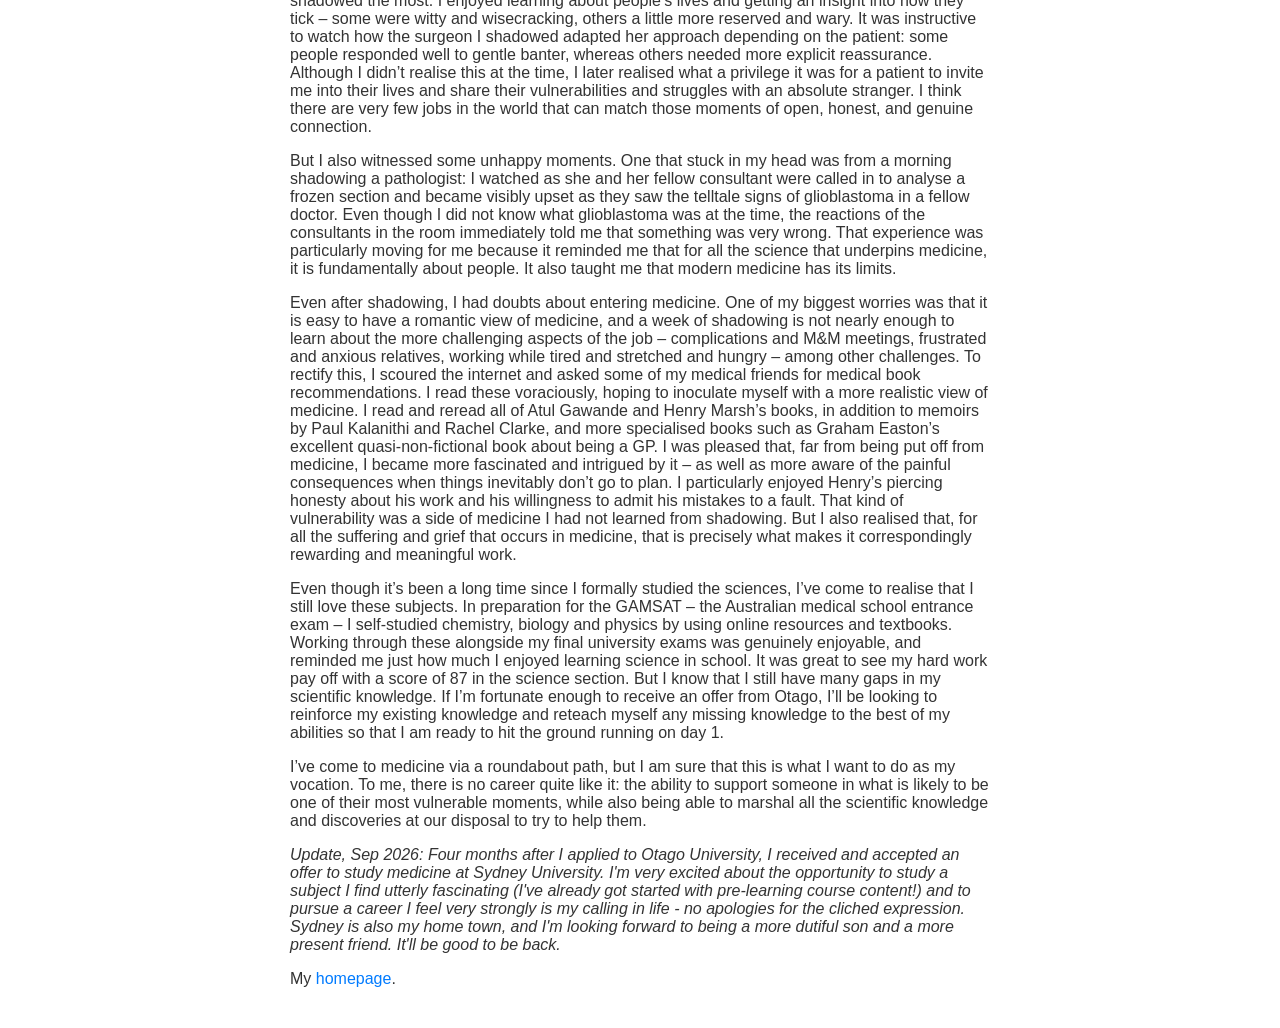
==== commit cf2795e1: "Update med.html" ====
--- a/med.html
+++ b/med.html
@@ -12,11 +12,11 @@
   	I have always liked science, even though I studied the liberal arts at university and took no science in my final two years of high school. This personal statement should give you an idea of how and when I rekindled my passion for science, and how I realised that medicine was what I wanted to pursue as my vocation. 
   	</p>
     <p>
-    I wrote this personal statement as part of my application to study medicine at Otago University in New Zealand. I was unsuccessful because I did not meet the eligibility requirements (gah!). Nonetheless, I enjoyed the process of putting my thoughts and beliefs about medicine and science into words. I hope you enjoy reading it as much as I enjoyed writing it.
+    I wrote this personal statement as part of my application to study medicine at Otago University in New Zealand. I was unsuccessful because I did not meet the eligibility requirements (gah!). Nonetheless, I enjoyed the process of putting my thoughts and beliefs about medicine and science on paper. I hope you enjoy reading it as much as I enjoyed writing it.
     </p>
     <figure>
 	<img src="http://kzshen.github.io/images/neuron_hires.jpg" width="640" height="427" alt="A human hippocampal CA1 pyramidal neuron."/>
-	<figcaption>A human hippocampal neuron. These cells convert short-term memories into long-term memories. They are also very pretty. Credit to <a href="https://johnpandrews.github.io/" target="_blank" rel="noopener noreferrer"> John P. Andrews</a>, who generated this image.</figcaption>
+	<figcaption>A human hippocampal neuron. These cells convert short-term memories into long-term memories. They are also very pretty, as is the person who generated this image: full credit to <a href="https://johnpandrews.github.io/" target="_blank" rel="noopener noreferrer"> John P. Andrews</a>.</figcaption>
 	</figure>
     <p>
     At first glance, choosing to study medicine may seem like an unusual choice for me. I haven’t formally studied science since I was fifteen, I am working in a non-scientific job, and I am still young and very early on in my career. Yet, I believe my experiences of medicine - though fleeting - in combination with my own independent research and reflection have given me enough information to be sure that I am committed to studying medicine as my vocation - a fierce passion that also happens to be a job.
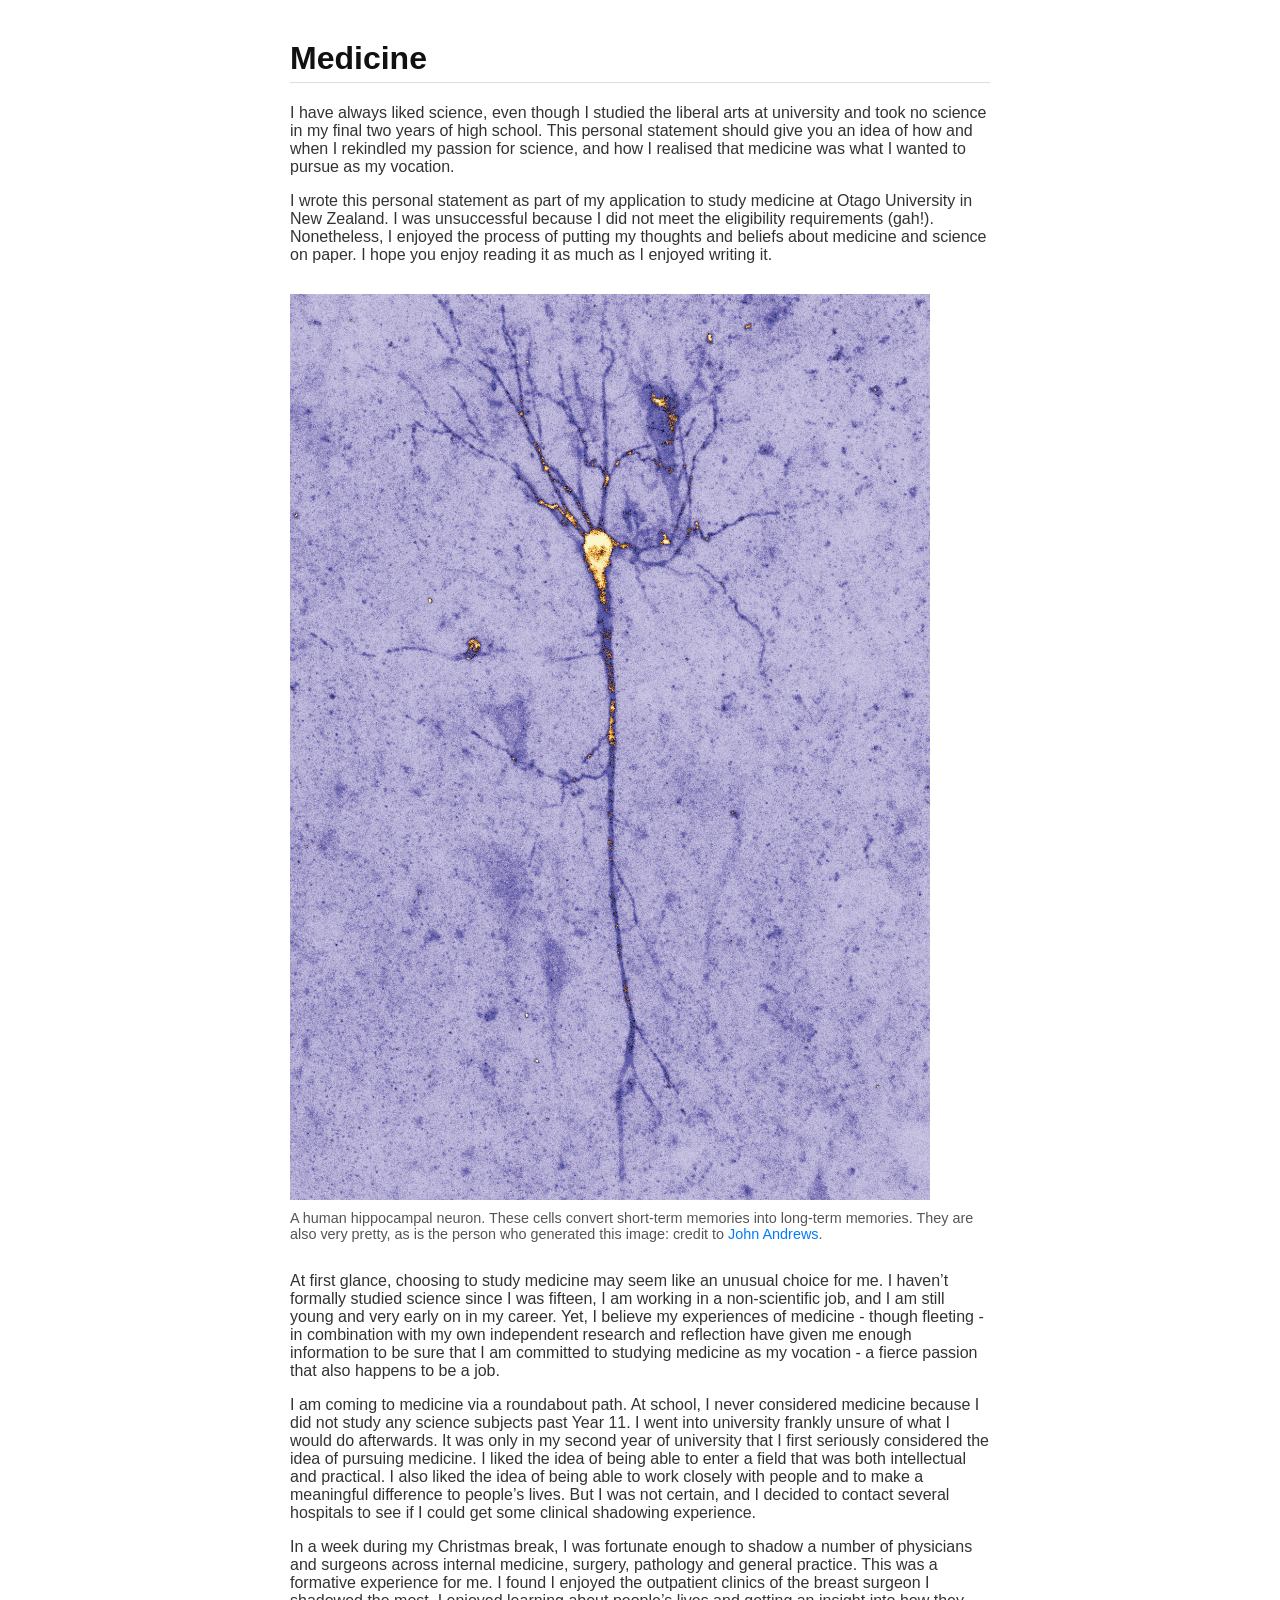
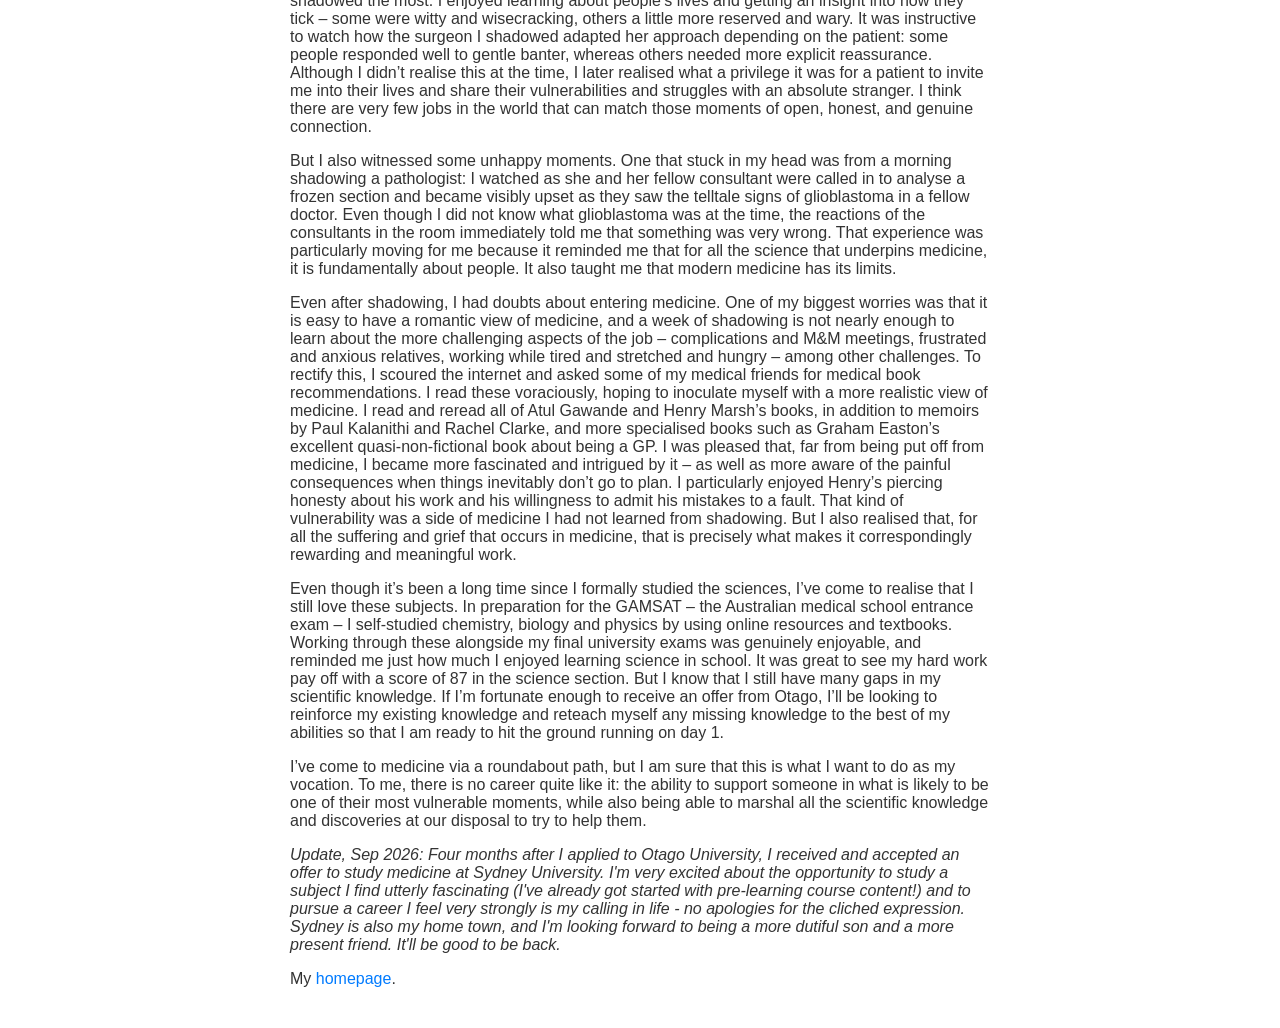
==== commit 98be2891: "Update med.html" ====
--- a/med.html
+++ b/med.html
@@ -16,7 +16,7 @@
     </p>
     <figure>
 	<img src="http://kzshen.github.io/images/neuron_hires.jpg" width="640" height="427" alt="A human hippocampal CA1 pyramidal neuron."/>
-	<figcaption>A human hippocampal neuron. These cells convert short-term memories into long-term memories. They are also very pretty, as is the person who generated this image: full credit to <a href="https://johnpandrews.github.io/" target="_blank" rel="noopener noreferrer"> John P. Andrews</a>.</figcaption>
+	<figcaption>A human hippocampal neuron. These cells convert short-term memories into long-term memories. They are also very pretty, as is the person who generated this image: credit to <a href="https://johnpandrews.github.io/" target="_blank" rel="noopener noreferrer"> John Andrews</a>.</figcaption>
 	</figure>
     <p>
     At first glance, choosing to study medicine may seem like an unusual choice for me. I haven’t formally studied science since I was fifteen, I am working in a non-scientific job, and I am still young and very early on in my career. Yet, I believe my experiences of medicine - though fleeting - in combination with my own independent research and reflection have given me enough information to be sure that I am committed to studying medicine as my vocation - a fierce passion that also happens to be a job.
